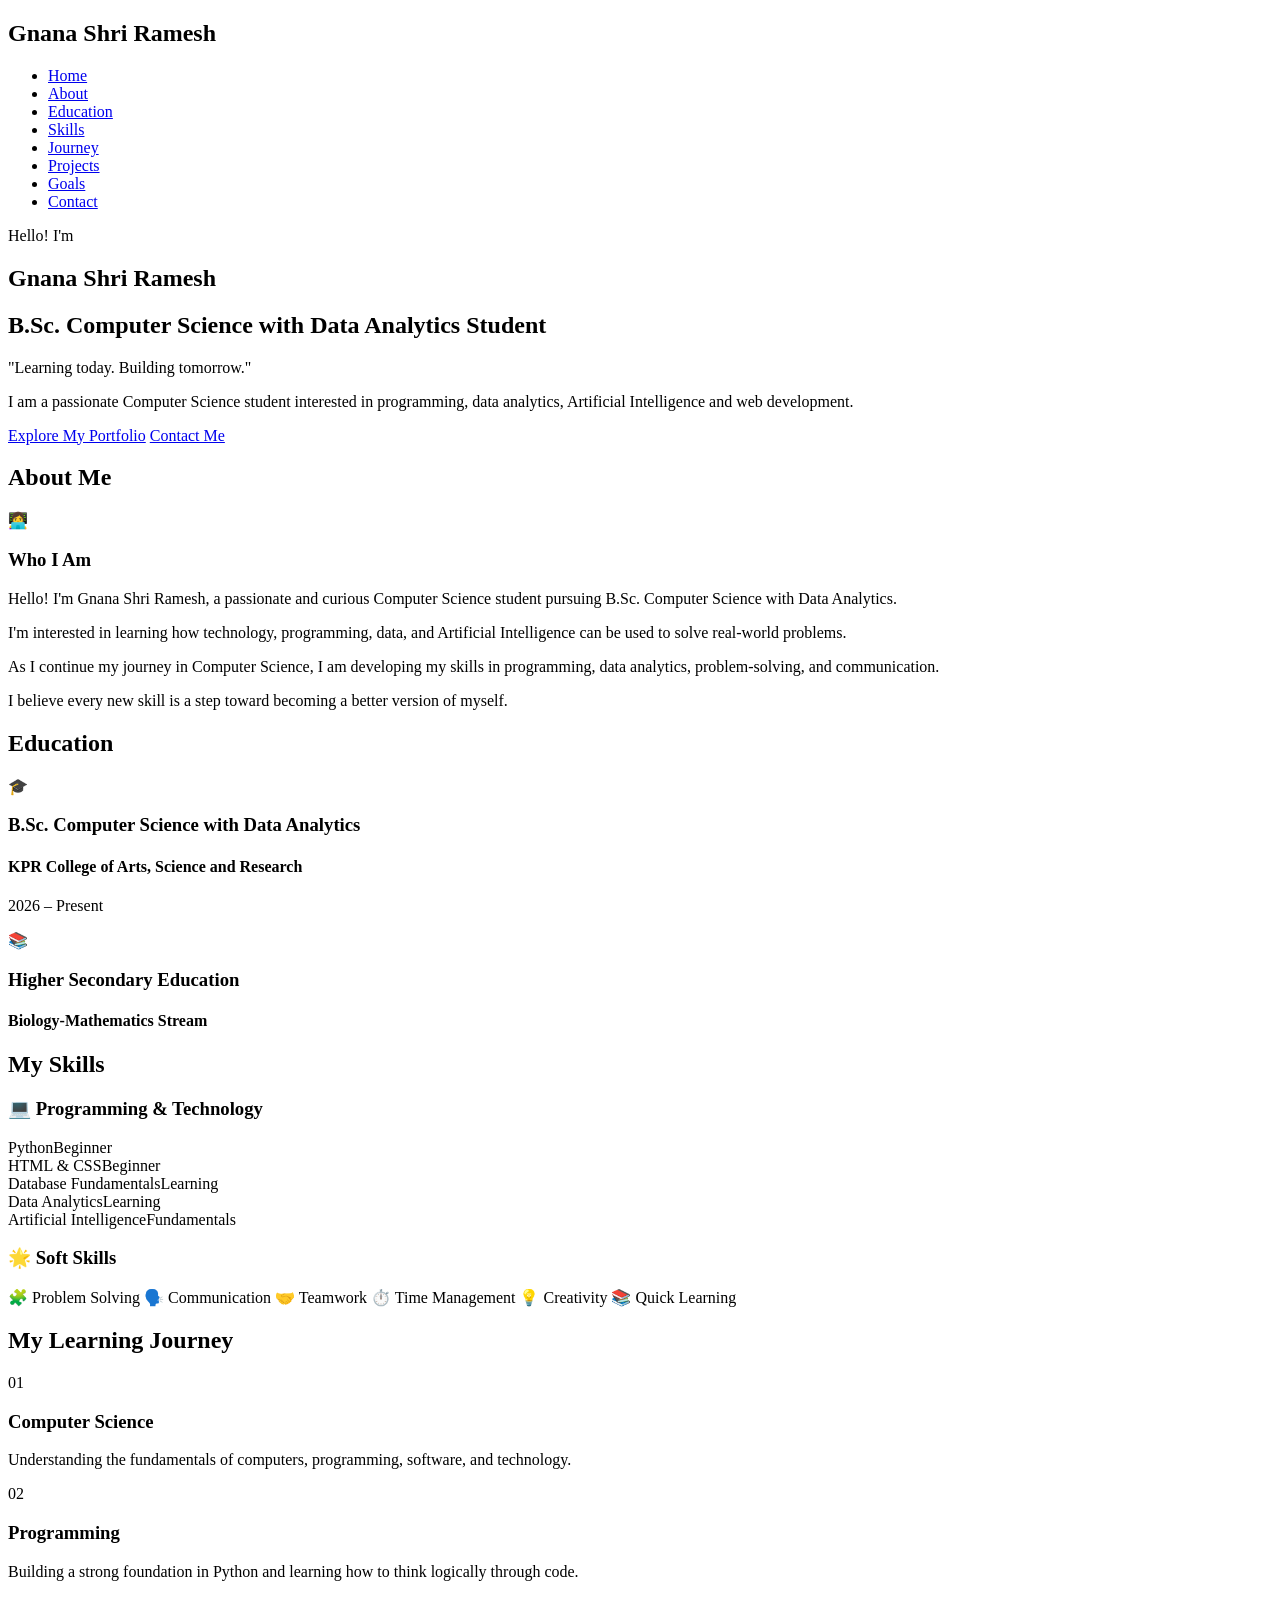
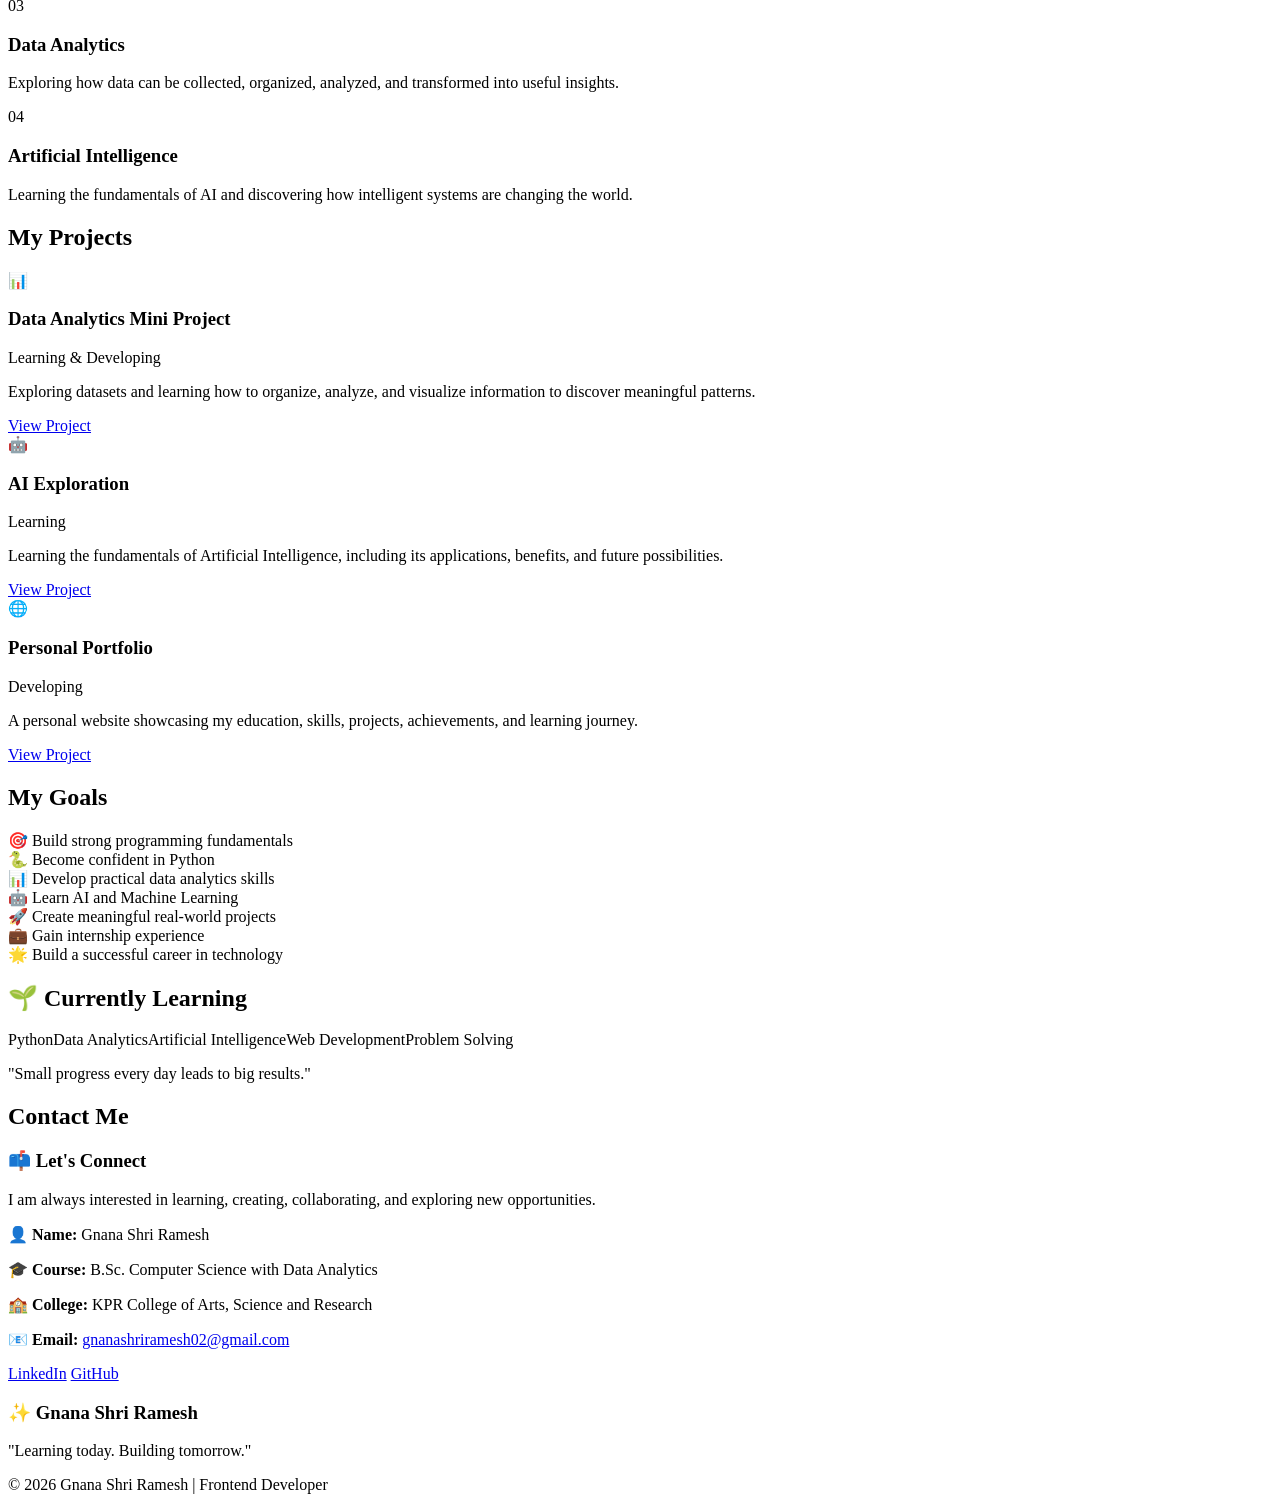
==== index.html @ 207f5214 "Add initial HTML structure for personal portfolio" ====
<!DOCTYPE html>
<html lang="en">
<head>
    <meta charset="UTF-8">
    <meta name="viewport" content="width=device-width, initial-scale=1.0">
    <title>Gnana Shri Ramesh | Frontend Developer</title>
    <link rel="stylesheet" href="gnanashri.css">
</head>
<body>
    <header>
        <nav class="navbar">
            <h2 class="logo">Gnana Shri Ramesh</h2>
            <ul class="nav-links">
                <li><a href="#home">Home</a></li>
                <li><a href="#about">About</a></li>
                <li><a href="#education">Education</a></li>
                <li><a href="#skills">Skills</a></li>
                <li><a href="#journey">Journey</a></li>
                <li><a href="#projects">Projects</a></li>
                <li><a href="#goals">Goals</a></li>
                <li><a href="#contact">Contact</a></li>
            </ul>
        </nav>
    </header>
    <section id="home" class="home">
        <div class="home-content">
            <p class="small-text">Hello! I'm</p>
            <h1>Gnana Shri Ramesh</h1>
            <h2>B.Sc. Computer Science with Data Analytics Student</h2>
            <p class="tagline">"Learning today. Building tomorrow."</p>
            <p class="intro">I am a passionate Computer Science student interested in programming, data analytics, Artificial Intelligence and web development.</p>
            <div class="home-buttons">
                <a href="#about" class="btn">Explore My Portfolio</a>
                <a href="#contact" class="btn btn-outline">Contact Me</a>
            </div>
        </div>
    </section>
    <section id="about" class="section">
        <h2 class="section-title">About Me</h2>
        <div class="about-container">
            <div class="about-card">
                <div class="profile-icon">👩‍💻</div>
                <h3>Who I Am</h3>
                <p>Hello! I'm Gnana Shri Ramesh, a passionate and curious Computer Science student pursuing B.Sc. Computer Science with Data Analytics.</p>
                <p>I'm interested in learning how technology, programming, data, and Artificial Intelligence can be used to solve real-world problems.</p>
                <p>As I continue my journey in Computer Science, I am developing my skills in programming, data analytics, problem-solving, and communication.</p>
                <p>I believe every new skill is a step toward becoming a better version of myself.</p>
            </div>
        </div>
    </section>
    <section id="education" class="section">
        <h2 class="section-title">Education</h2>
        <div class="education-container">
            <div class="education-card">
                <span class="education-icon">🎓</span>
                <h3>B.Sc. Computer Science with Data Analytics</h3>
                <h4>KPR College of Arts, Science and Research</h4>
                <p class="date">2026 – Present</p>
            </div>
            <div class="education-card">
                <span class="education-icon">📚</span>
                <h3>Higher Secondary Education</h3>
                <h4>Biology-Mathematics Stream</h4>
            </div>
        </div>
    </section>
    <section id="skills" class="section">
        <h2 class="section-title">My Skills</h2>
        <div class="skills-container">
            <div class="skills-card">
                <h3>💻 Programming & Technology</h3>
                <div class="skill"><div class="skill-name"><span>Python</span><span>Beginner</span></div><div class="progress"><div class="progress-bar python"></div></div></div>
                <div class="skill"><div class="skill-name"><span>HTML & CSS</span><span>Beginner</span></div><div class="progress"><div class="progress-bar html"></div></div></div>
                <div class="skill"><div class="skill-name"><span>Database Fundamentals</span><span>Learning</span></div><div class="progress"><div class="progress-bar database"></div></div></div>
                <div class="skill"><div class="skill-name"><span>Data Analytics</span><span>Learning</span></div><div class="progress"><div class="progress-bar analytics"></div></div></div>
                <div class="skill"><div class="skill-name"><span>Artificial Intelligence</span><span>Fundamentals</span></div><div class="progress"><div class="progress-bar ai"></div></div></div>
            </div>
            <div class="skills-card">
                <h3>🌟 Soft Skills</h3>
                <div class="soft-skills">
                    <span>🧩 Problem Solving</span>
                    <span>🗣️ Communication</span>
                    <span>🤝 Teamwork</span>
                    <span>⏱️ Time Management</span>
                    <span>💡 Creativity</span>
                    <span>📚 Quick Learning</span>
                </div>
            </div>
        </div>
    </section>
    <section id="journey" class="section">
        <h2 class="section-title">My Learning Journey</h2>
        <div class="journey-container">
            <div class="journey-card"><span>01</span><h3>Computer Science</h3><p>Understanding the fundamentals of computers, programming, software, and technology.</p></div>
            <div class="journey-card"><span>02</span><h3>Programming</h3><p>Building a strong foundation in Python and learning how to think logically through code.</p></div>
            <div class="journey-card"><span>03</span><h3>Data Analytics</h3><p>Exploring how data can be collected, organized, analyzed, and transformed into useful insights.</p></div>
            <div class="journey-card"><span>04</span><h3>Artificial Intelligence</h3><p>Learning the fundamentals of AI and discovering how intelligent systems are changing the world.</p></div>
        </div>
    </section>
    <section id="projects" class="section">
        <h2 class="section-title">My Projects</h2>
        <div class="projects-container">
            <div class="project-card"><div class="project-icon">📊</div><h3>Data Analytics Mini Project</h3><span class="status">Learning & Developing</span><p>Exploring datasets and learning how to organize, analyze, and visualize information to discover meaningful patterns.</p><a href="#" class="project-btn">View Project</a></div>
            <div class="project-card"><div class="project-icon">🤖</div><h3>AI Exploration</h3><span class="status">Learning</span><p>Learning the fundamentals of Artificial Intelligence, including its applications, benefits, and future possibilities.</p><a href="#" class="project-btn">View Project</a></div>
            <div class="project-card"><div class="project-icon">🌐</div><h3>Personal Portfolio</h3><span class="status">Developing</span><p>A personal website showcasing my education, skills, projects, achievements, and learning journey.</p><a href="#" class="project-btn">View Project</a></div>
        </div>
    </section>
    <section id="goals" class="section">
        <h2 class="section-title">My Goals</h2>
        <div class="goals-container">
            <div class="goal">🎯 Build strong programming fundamentals</div>
            <div class="goal">🐍 Become confident in Python</div>
            <div class="goal">📊 Develop practical data analytics skills</div>
            <div class="goal">🤖 Learn AI and Machine Learning</div>
            <div class="goal">🚀 Create meaningful real-world projects</div>
            <div class="goal">💼 Gain internship experience</div>
            <div class="goal">🌟 Build a successful career in technology</div>
        </div>
    </section>
    <section class="learning">
        <h2>🌱 Currently Learning</h2>
        <div class="learning-list">
            <span>Python</span><span>Data Analytics</span><span>Artificial Intelligence</span><span>Web Development</span><span>Problem Solving</span>
        </div>
        <p class="quote">"Small progress every day leads to big results."</p>
    </section>
    <section id="contact" class="section">
        <h2 class="section-title">Contact Me</h2>
        <div class="contact-container">
            <div class="contact-card">
                <h3>📫 Let's Connect</h3>
                <p>I am always interested in learning, creating, collaborating, and exploring new opportunities.</p>
                <div class="contact-info">
                    <p><strong>👤 Name:</strong> Gnana Shri Ramesh</p>
                    <p><strong>🎓 Course:</strong> B.Sc. Computer Science with Data Analytics</p>
                    <p><strong>🏫 College:</strong> KPR College of Arts, Science and Research</p>
                    <p><strong>📧 Email:</strong> <a href="mailto:gnanashriramesh02@gmail.com">gnanashriramesh02@gmail.com</a></p>
                </div>
                <div class="social-links">
                    <a href="#" target="_blank">LinkedIn</a>
                    <a href="#" target="_blank">GitHub</a>
                </div>
            </div>
        </div>
    </section>
    <footer>
        <h3>✨ Gnana Shri Ramesh</h3>
        <p>"Learning today. Building tomorrow."</p>
        <p>© 2026 Gnana Shri Ramesh | Frontend Developer</p>
    </footer>
</body>
</html>
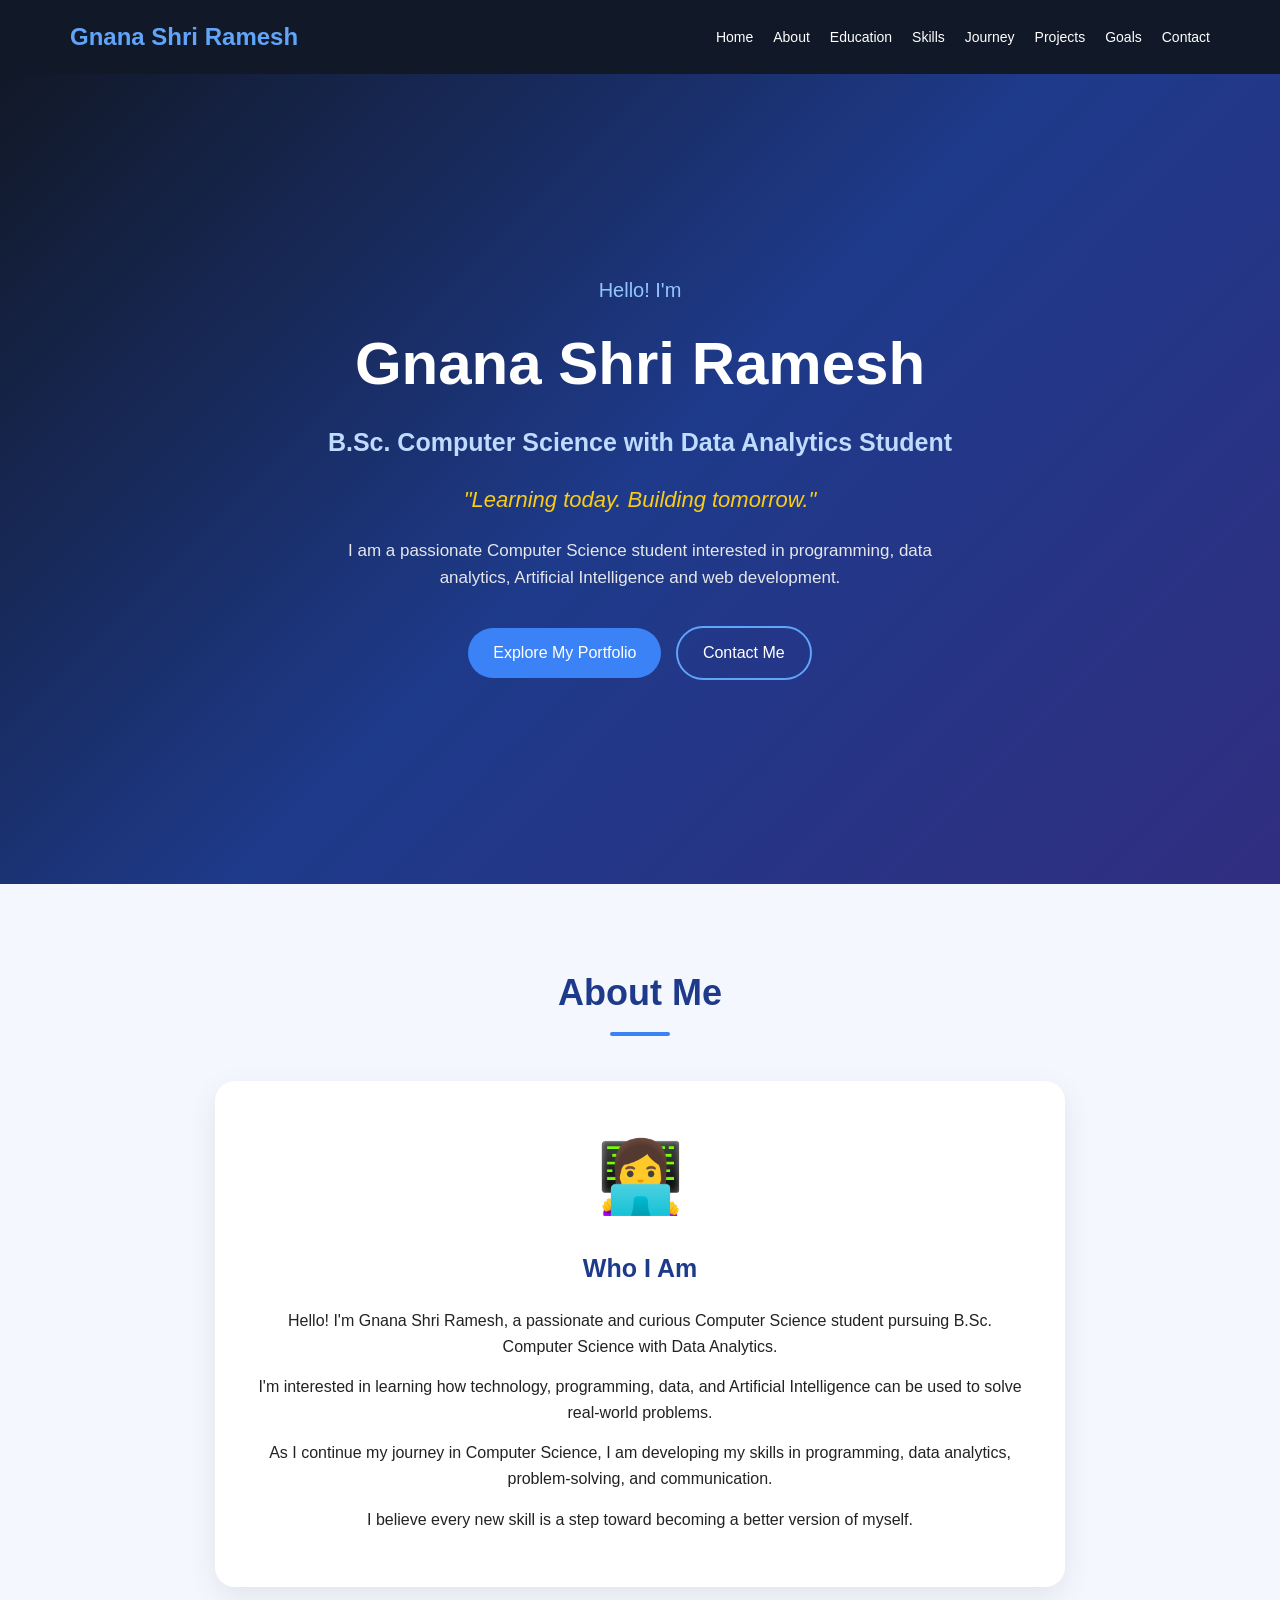
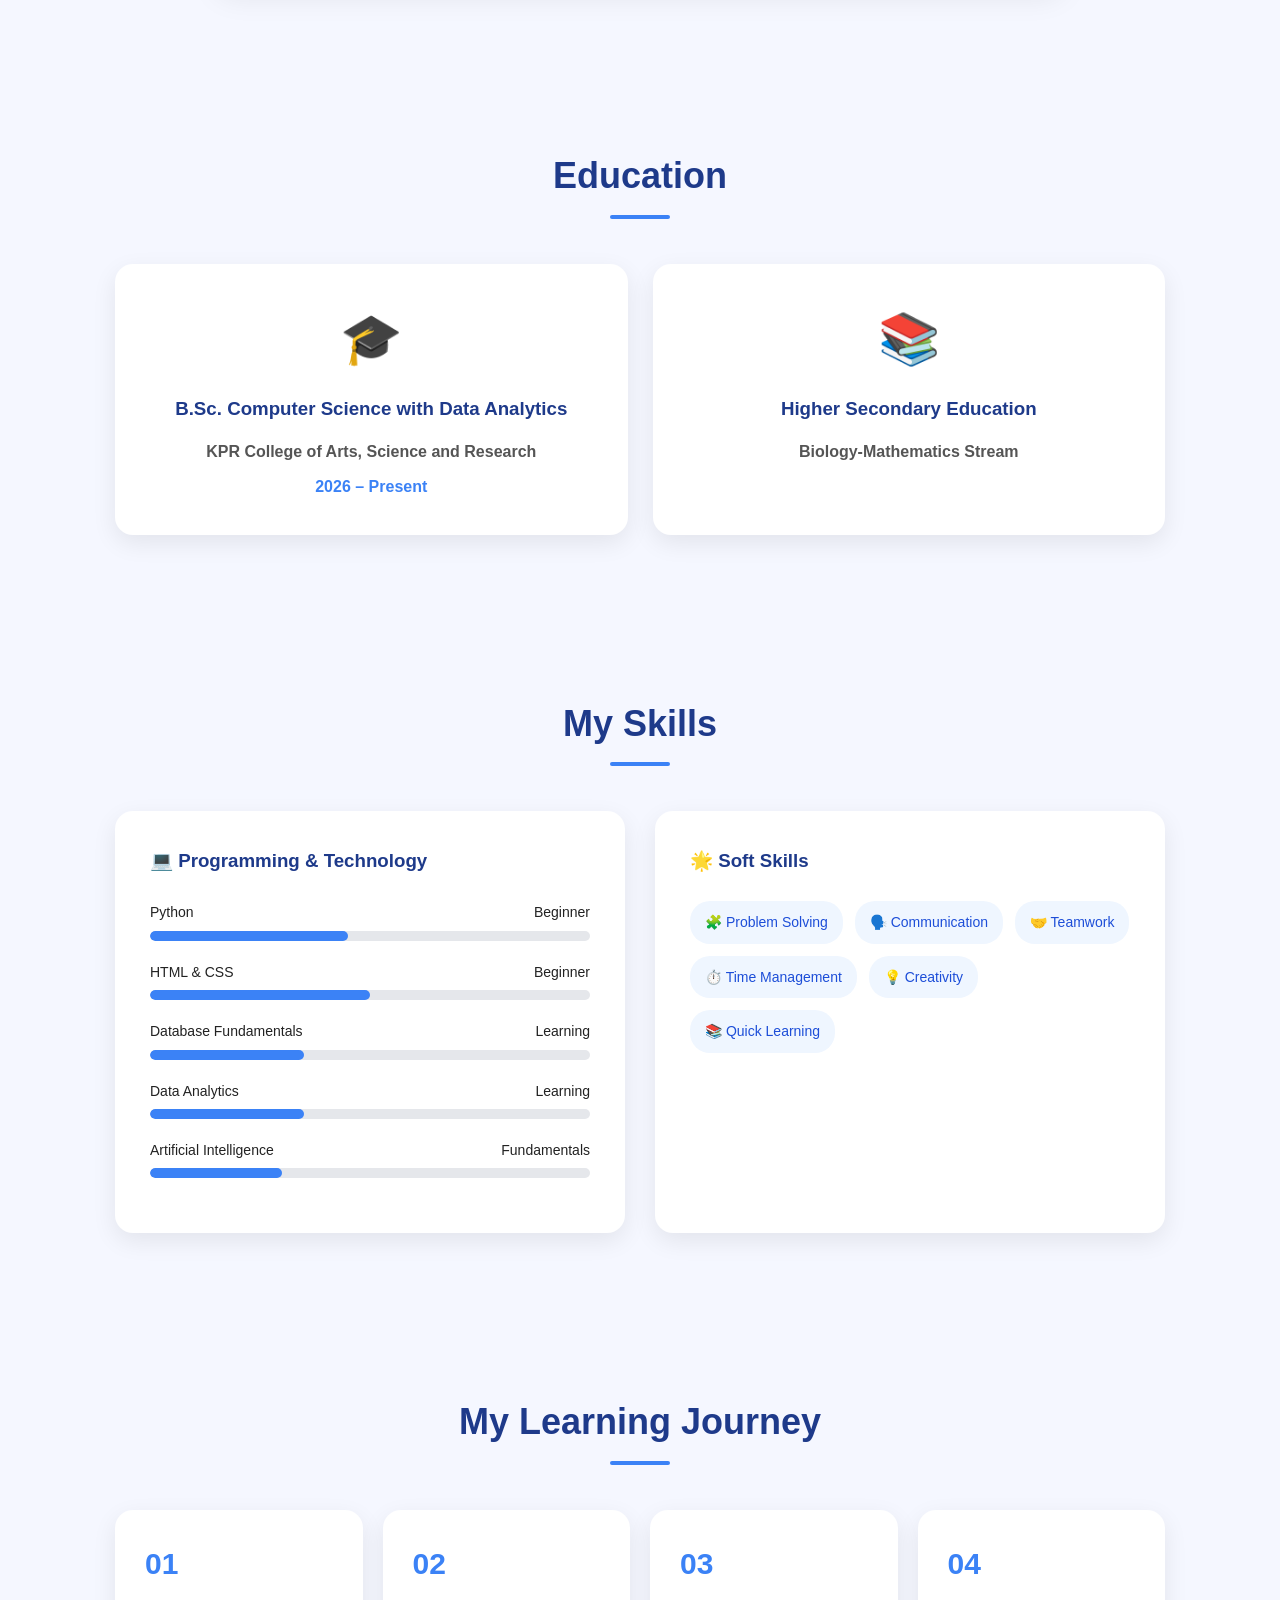
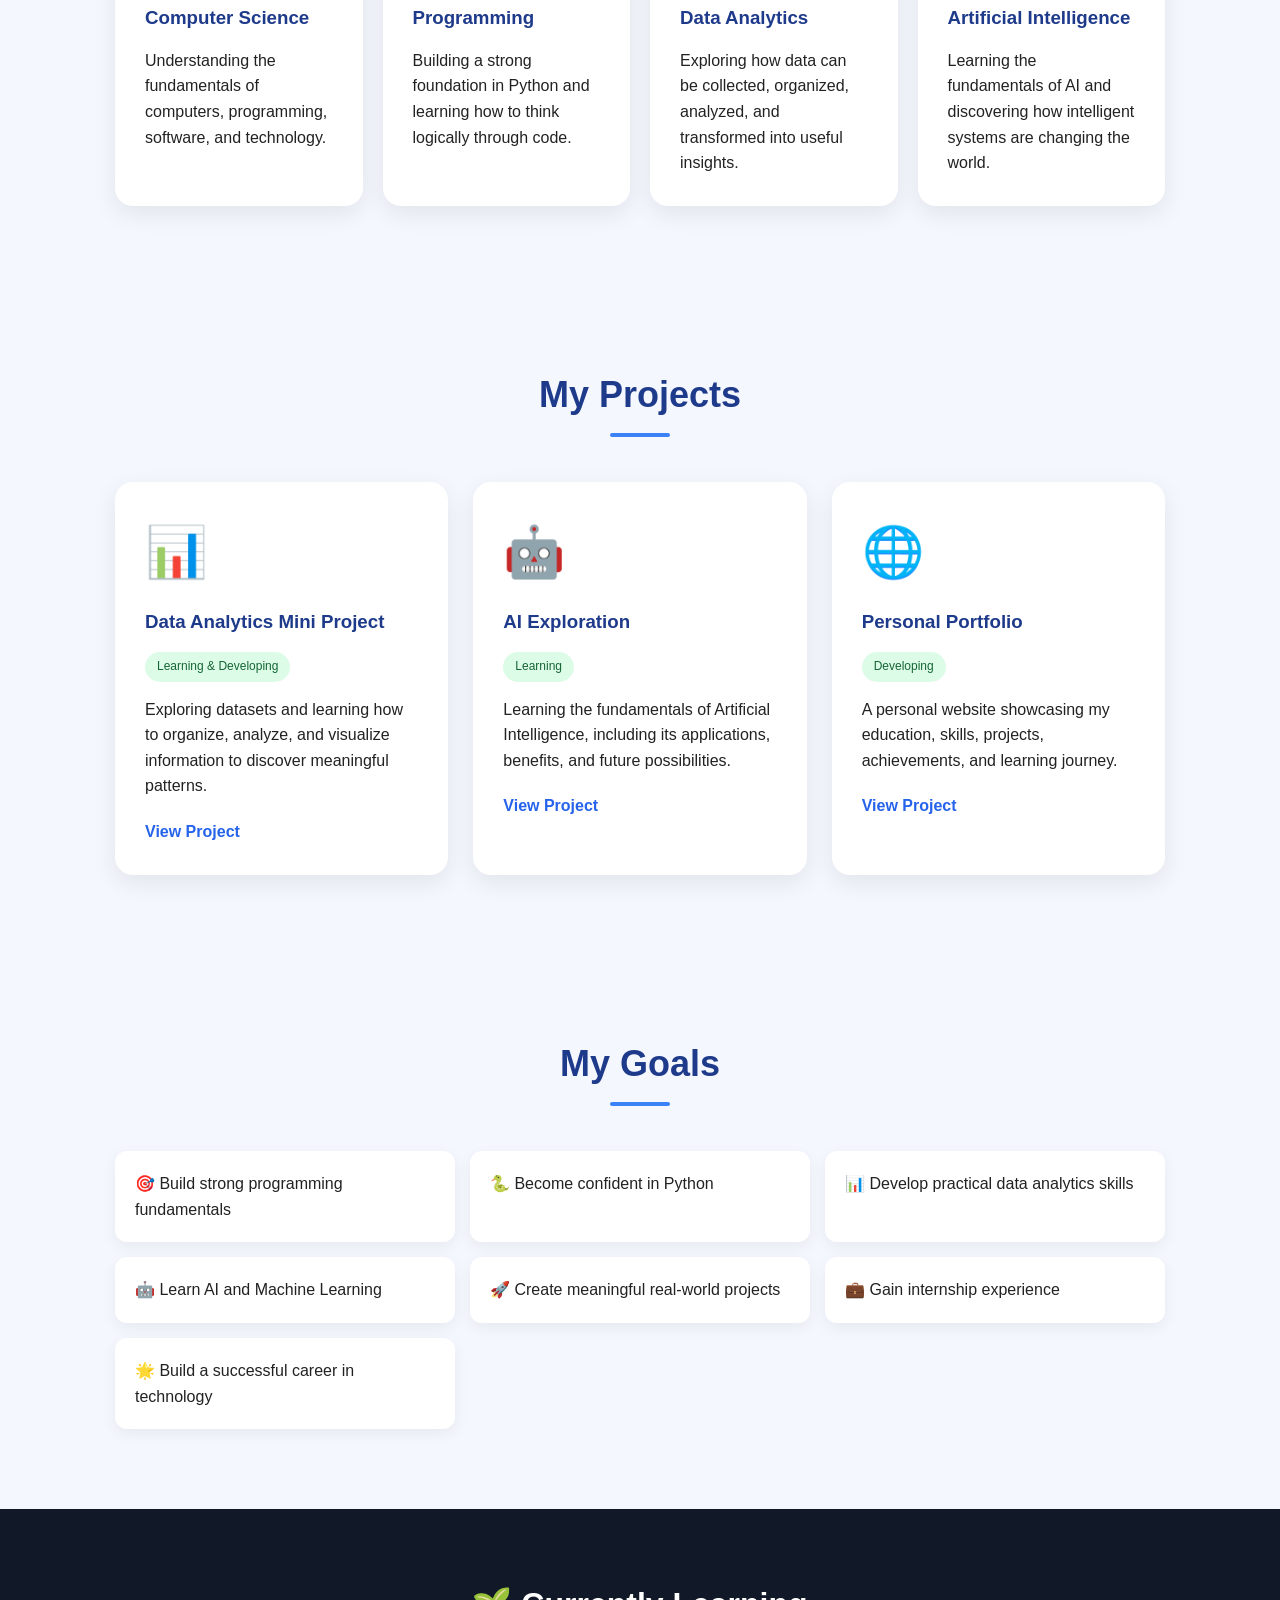
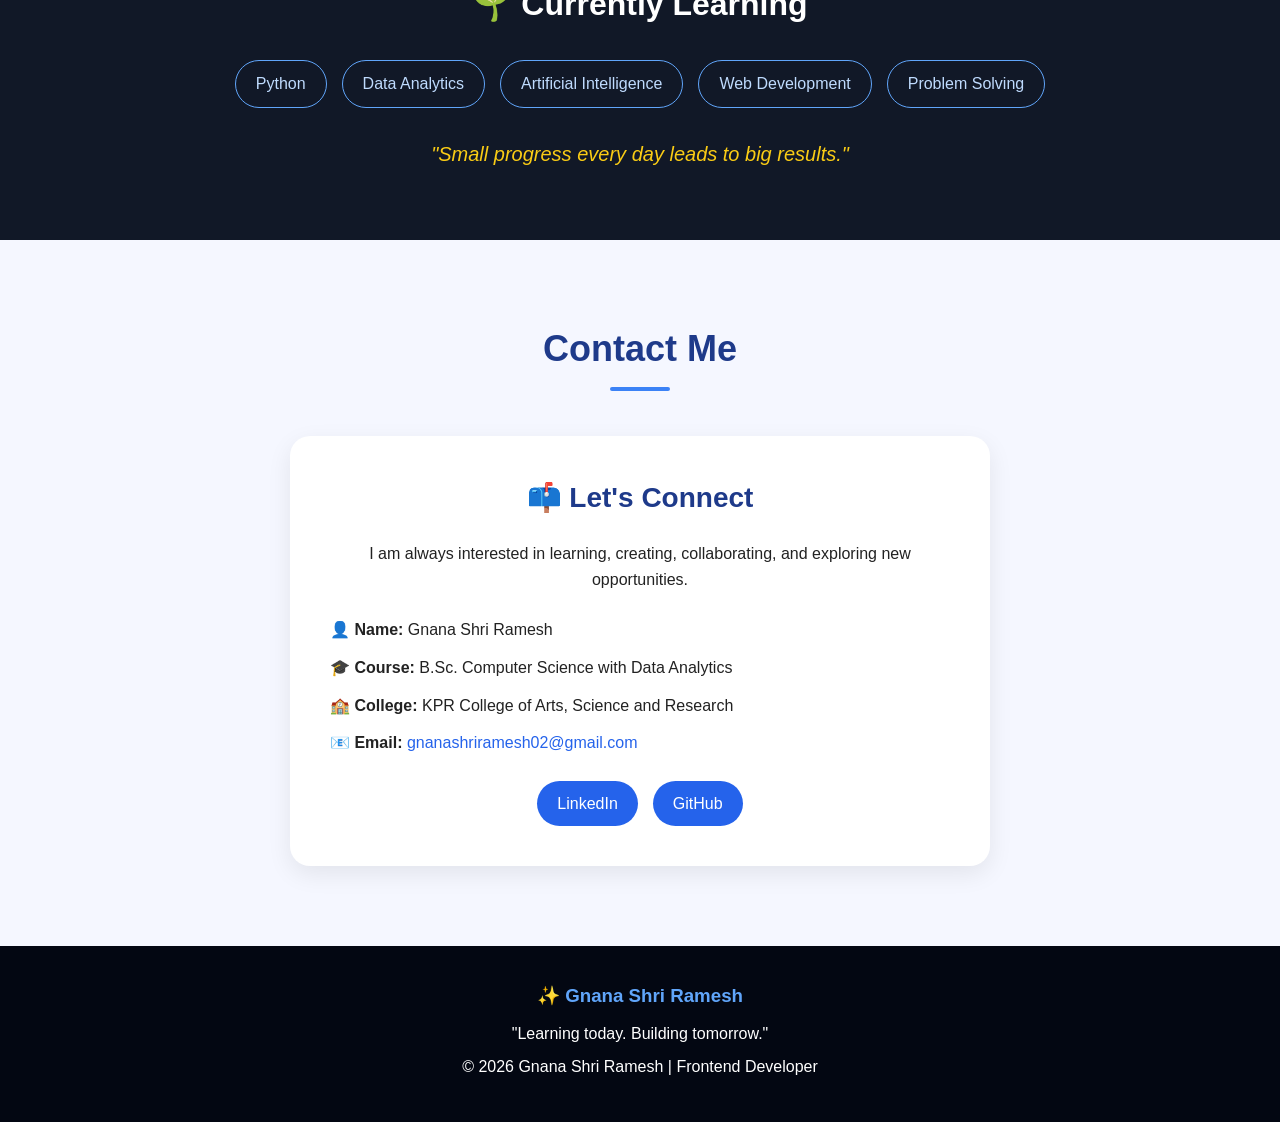
==== commit 4f6e4137: "Added login page" ====
--- a/index.html
+++ b/index.html
@@ -100,7 +100,7 @@
     <section id="projects" class="section">
         <h2 class="section-title">My Projects</h2>
         <div class="projects-container">
-            <div class="project-card"><div class="project-icon">📊</div><h3>Data Analytics Mini Project</h3><span class="status">Learning & Developing</span><p>Exploring datasets and learning how to organize, analyze, and visualize information to discover meaningful patterns.</p><a href="#" class="project-btn">View Project</a></div>
+            <div class="project-card"><div class="project-icon">📊</div><h3>Data Analytics Mini Project</h3><span class="status">Learning & Developing</span><p>Exploring datasets and learning how to organize, analyze, and visualize information to discover meaningful patterns.</p><a href="https://gnana-02.github.io/login-/" class="project-btn" target="_blank" rel="noopener noreferrer">View Project</a></div>
             <div class="project-card"><div class="project-icon">🤖</div><h3>AI Exploration</h3><span class="status">Learning</span><p>Learning the fundamentals of Artificial Intelligence, including its applications, benefits, and future possibilities.</p><a href="#" class="project-btn">View Project</a></div>
             <div class="project-card"><div class="project-icon">🌐</div><h3>Personal Portfolio</h3><span class="status">Developing</span><p>A personal website showcasing my education, skills, projects, achievements, and learning journey.</p><a href="#" class="project-btn">View Project</a></div>
         </div>
--- a/gnanashri.css
+++ b/gnanashri.css
@@ -0,0 +1 @@
+*{margin:0;padding:0;box-sizing:border-box;scroll-behavior:smooth}body{font-family:Arial,Helvetica,sans-serif;background:#f5f7ff;color:#222;line-height:1.6}header{background:#111827;position:sticky;top:0;z-index:1000}.navbar{max-width:1200px;margin:auto;padding:18px 30px;display:flex;justify-content:space-between;align-items:center}.logo{color:#60a5fa;font-size:24px}.nav-links{display:flex;list-style:none;gap:20px}.nav-links a{color:#fff;text-decoration:none;font-size:14px;transition:.3s}.nav-links a:hover{color:#60a5fa}.home{min-height:90vh;display:flex;justify-content:center;align-items:center;text-align:center;padding:60px 20px;background:linear-gradient(135deg,#111827,#1e3a8a,#312e81);color:#fff}.home-content{max-width:800px}.small-text{color:#93c5fd;font-size:20px}.home h1{font-size:60px;margin:10px 0}.home h2{color:#bfdbfe;font-size:25px}.tagline{margin:20px 0;font-size:22px;color:#facc15;font-style:italic}.intro{max-width:650px;margin:auto;font-size:17px;color:#e5e7eb}.home-buttons{margin-top:30px}.btn{display:inline-block;padding:12px 25px;margin:5px;background:#3b82f6;color:#fff;text-decoration:none;border-radius:30px;transition:.3s}.btn:hover{background:#2563eb;transform:translateY(-3px)}.btn-outline{background:transparent;border:2px solid #60a5fa}.section{max-width:1100px;margin:auto;padding:80px 25px}.section-title{text-align:center;font-size:36px;margin-bottom:45px;color:#1e3a8a}.section-title::after{content:"";display:block;width:60px;height:4px;background:#3b82f6;margin:10px auto;border-radius:10px}.about-container{display:flex;justify-content:center}.about-card{max-width:850px;background:#fff;padding:40px;border-radius:20px;box-shadow:0 10px 30px rgba(0,0,0,.08);text-align:center}.profile-icon{font-size:70px;margin-bottom:15px}.about-card h3{font-size:25px;color:#1e3a8a;margin-bottom:20px}.about-card p{margin-bottom:15px}.education-container,.skills-container,.journey-container,.projects-container,.goals-container{display:grid;gap:25px}.education-container{grid-template-columns:repeat(auto-fit,minmax(300px,1fr))}.education-card,.skills-card,.journey-card,.project-card,.goal,.contact-card{background:#fff;padding:35px;border-radius:18px;box-shadow:0 8px 25px rgba(0,0,0,.08);transition:.3s}.education-card{text-align:center}.education-card:hover,.journey-card:hover{transform:translateY(-8px)}.education-icon{font-size:50px}.education-card h3,.journey-card h3,.project-card h3{margin:15px 0;color:#1e3a8a}.education-card h4{color:#555}.date{margin-top:10px;color:#3b82f6;font-weight:bold}.skills-container{grid-template-columns:repeat(auto-fit,minmax(320px,1fr));gap:30px}.skills-card h3{color:#1e3a8a;margin-bottom:25px}.skill{margin-bottom:20px}.skill-name{display:flex;justify-content:space-between;font-size:14px;margin-bottom:7px}.progress{height:10px;background:#e5e7eb;border-radius:10px;overflow:hidden}.progress-bar{height:100%;border-radius:10px;background:#3b82f6}.python{width:45%}.html{width:50%}.database,.analytics{width:35%}.ai{width:30%}.soft-skills{display:flex;flex-wrap:wrap;gap:12px}.soft-skills span{background:#eff6ff;color:#1d4ed8;padding:10px 15px;border-radius:20px;font-size:14px}.journey-container{grid-template-columns:repeat(auto-fit,minmax(220px,1fr));gap:20px}.journey-card{padding:30px}.journey-card span{font-size:30px;font-weight:bold;color:#3b82f6}.projects-container{grid-template-columns:repeat(auto-fit,minmax(280px,1fr))}.project-card{padding:30px}.project-card:hover{transform:translateY(-10px)}.project-icon{font-size:50px}.status{display:inline-block;background:#dcfce7;color:#166534;padding:5px 12px;border-radius:15px;font-size:12px;margin-bottom:15px}.project-card p{margin-bottom:20px}.project-btn{text-decoration:none;color:#2563eb;font-weight:bold}.goals-container{grid-template-columns:repeat(auto-fit,minmax(280px,1fr));gap:15px}.goal{padding:20px;border-radius:12px;box-shadow:0 5px 15px rgba(0,0,0,.06)}.goal:hover{transform:translateX(8px);background:#eff6ff}.learning{padding:70px 20px;text-align:center;background:#111827;color:#fff}.learning h2{font-size:32px;margin-bottom:30px}.learning-list{display:flex;flex-wrap:wrap;justify-content:center;gap:15px}.learning-list span{padding:10px 20px;border:1px solid #60a5fa;border-radius:30px;color:#bfdbfe}.quote{margin-top:30px;color:#facc15;font-size:20px;font-style:italic}.contact-container{display:flex;justify-content:center}.contact-card{width:700px;padding:40px;border-radius:20px;text-align:center}.contact-card h3{color:#1e3a8a;font-size:28px;margin-bottom:20px}.contact-info{text-align:left;margin:25px 0}.contact-info p{margin:12px 0}.contact-info a{color:#2563eb;text-decoration:none}.social-links{display:flex;justify-content:center;gap:15px}.social-links a{background:#2563eb;color:#fff;padding:10px 20px;border-radius:25px;text-decoration:none;transition:.3s}.social-links a:hover{background:#1e40af}footer{text-align:center;background:#030712;color:#fff;padding:35px 20px}footer h3{color:#60a5fa;margin-bottom:10px}footer p{margin:7px}@media(max-width:800px){.navbar{flex-direction:column;gap:15px}.nav-links{flex-wrap:wrap;justify-content:center}.home h1{font-size:40px}.home h2{font-size:20px}.section-title{font-size:30px}}@media(max-width:500px){.nav-links{gap:10px}.nav-links a{font-size:12px}.home{padding:50px 15px}.home h1{font-size:34px}.about-card,.skills-card,.contact-card{padding:25px}}
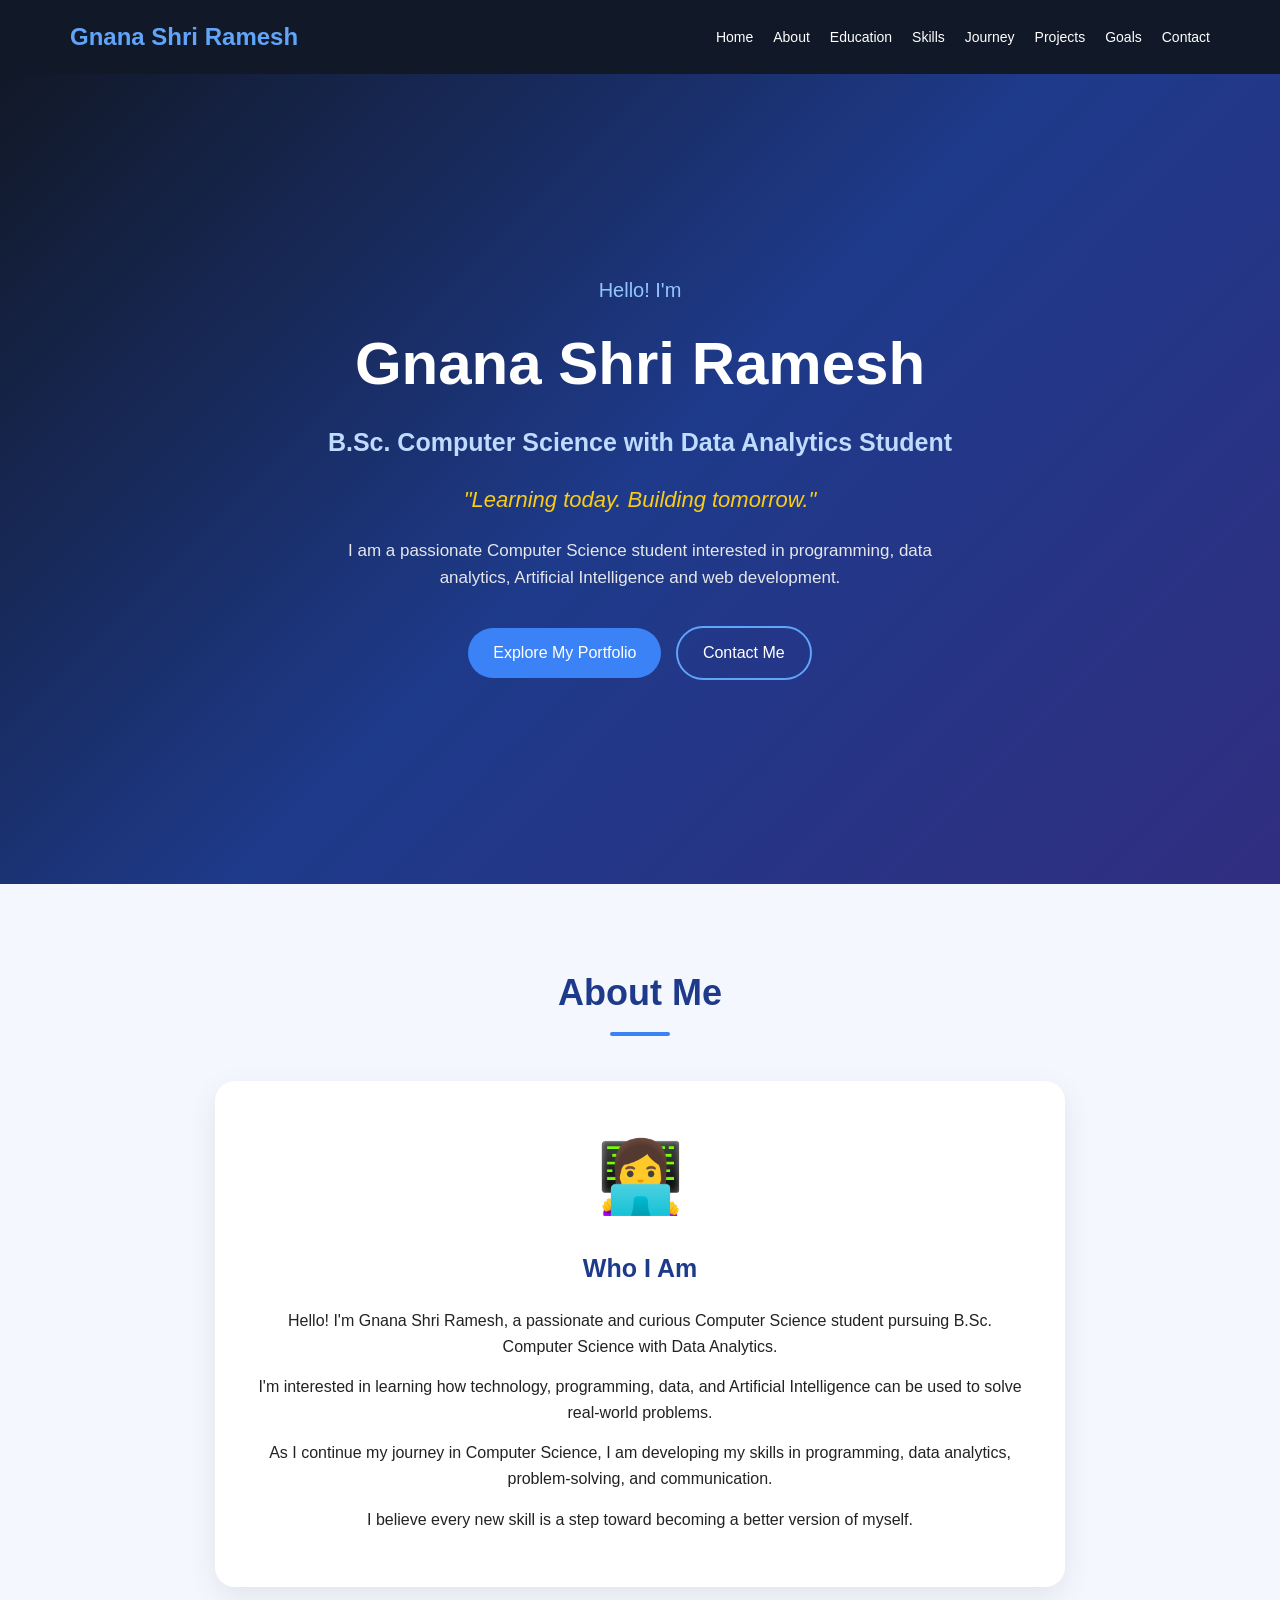
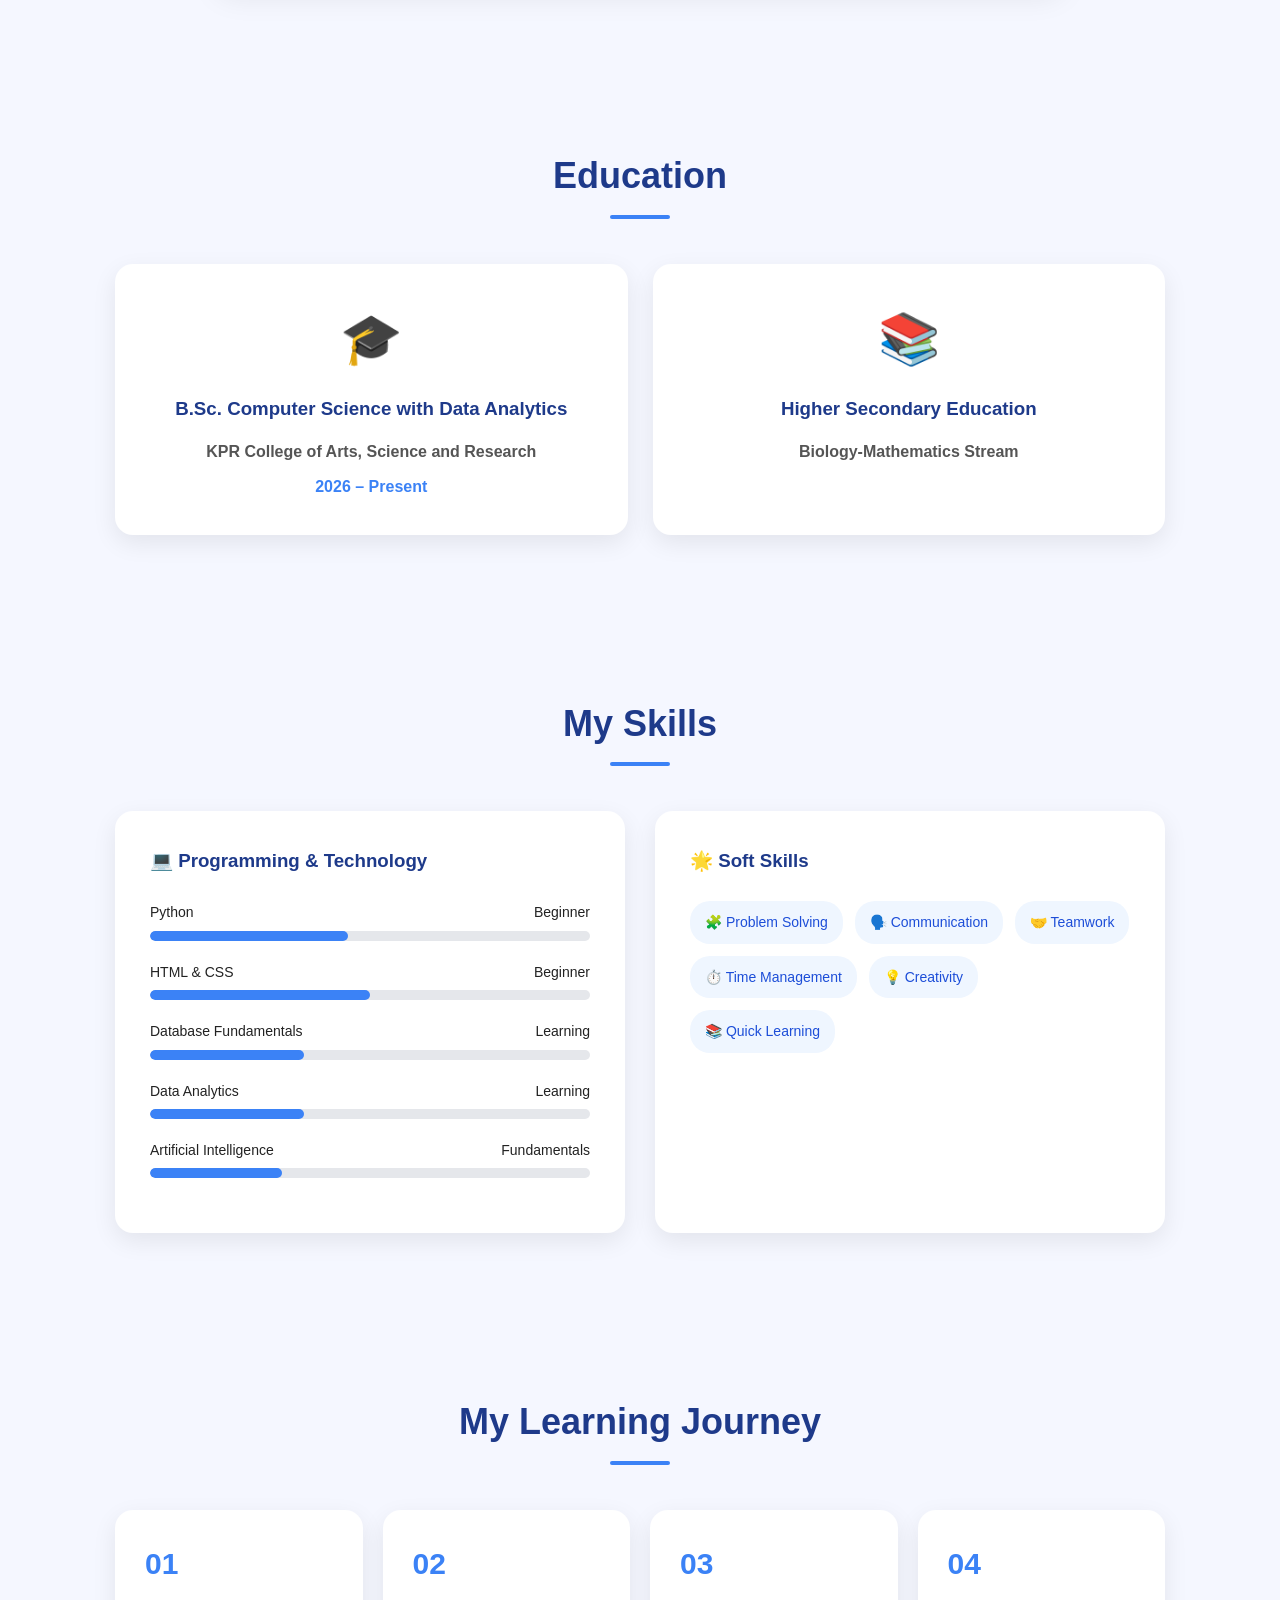
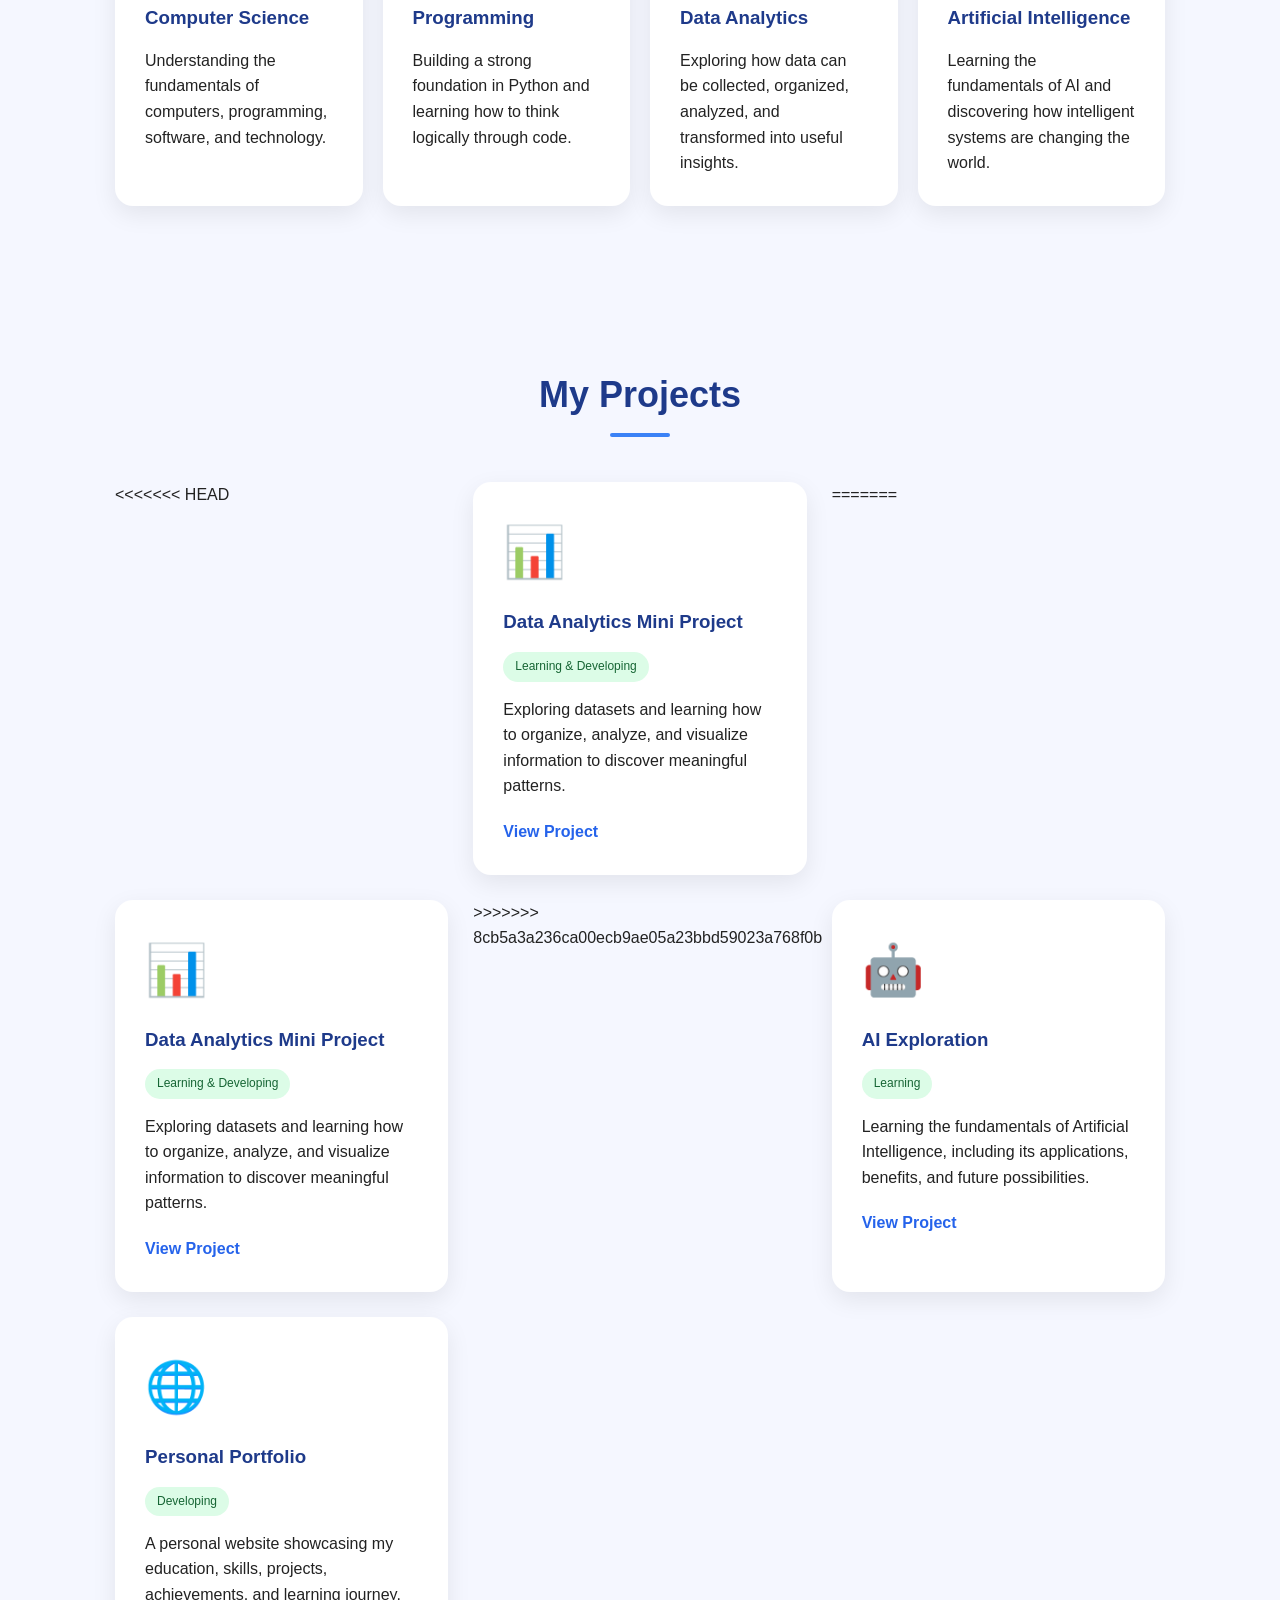
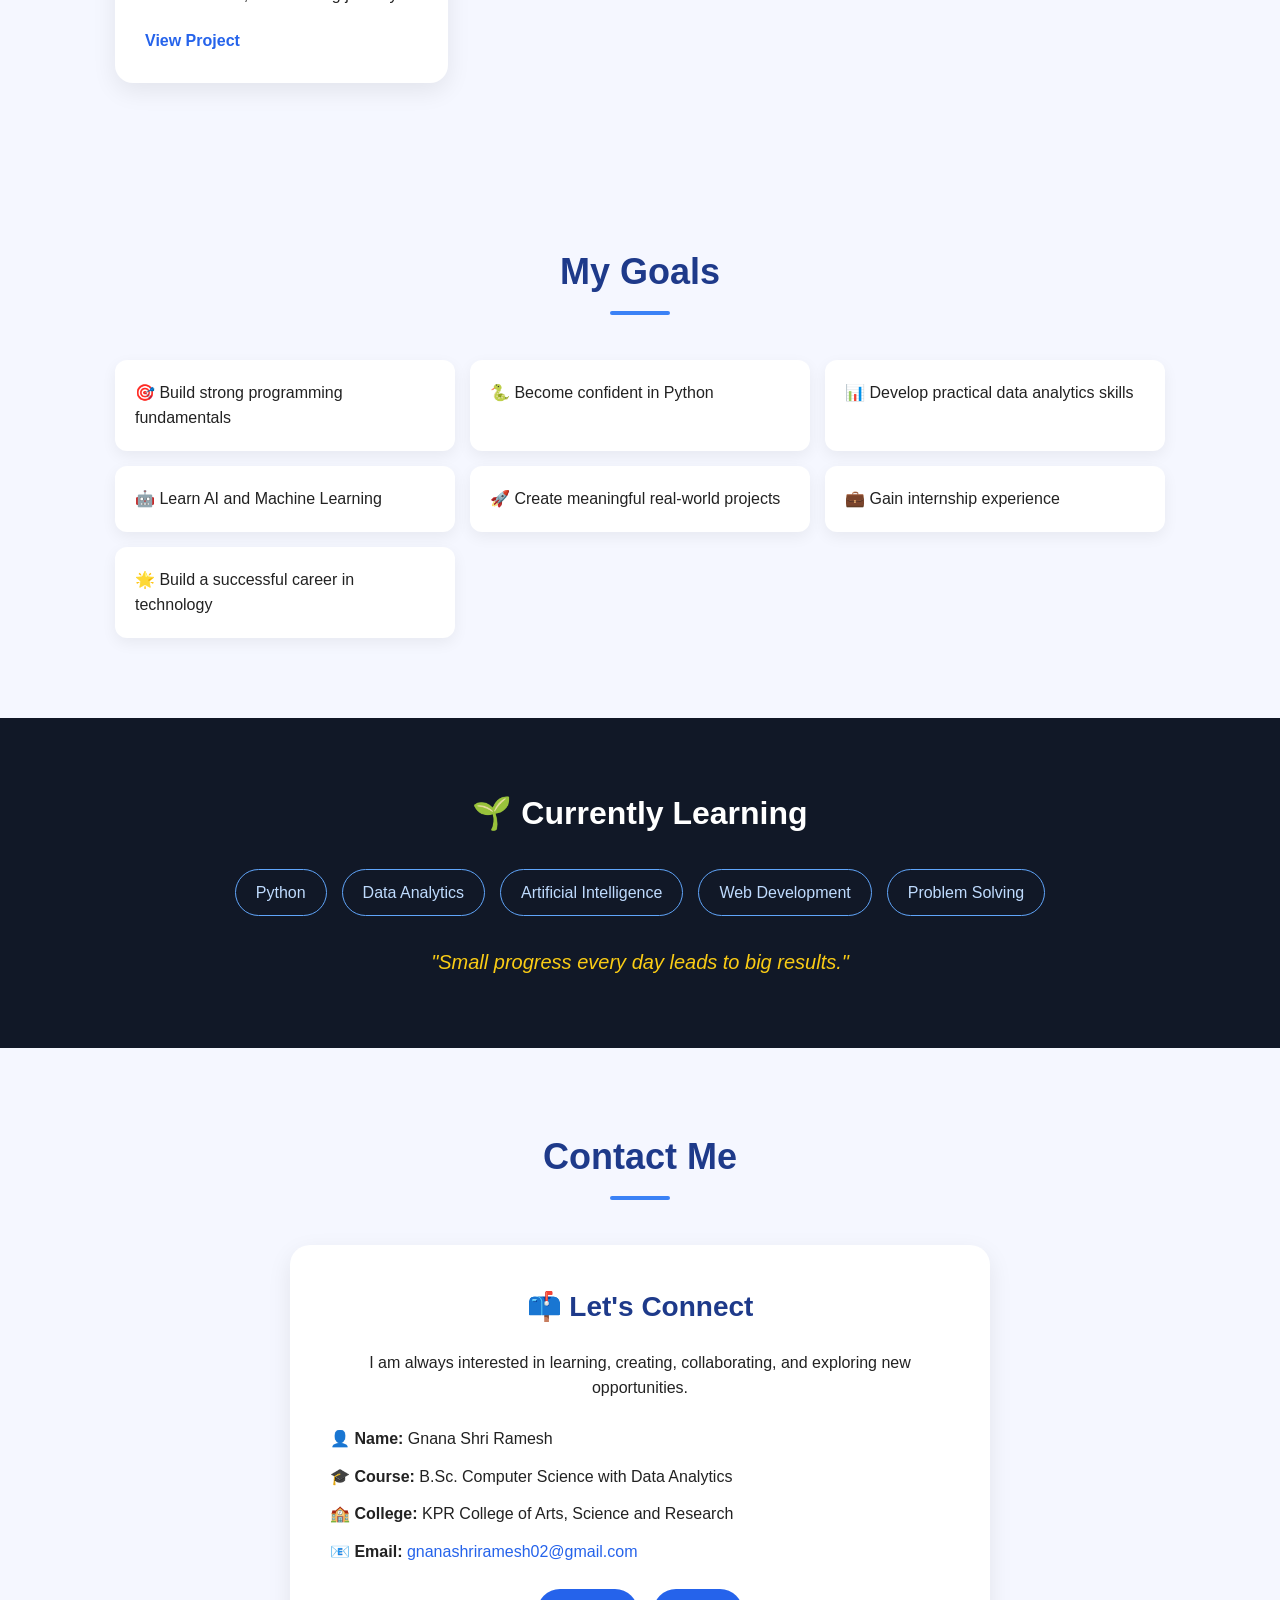
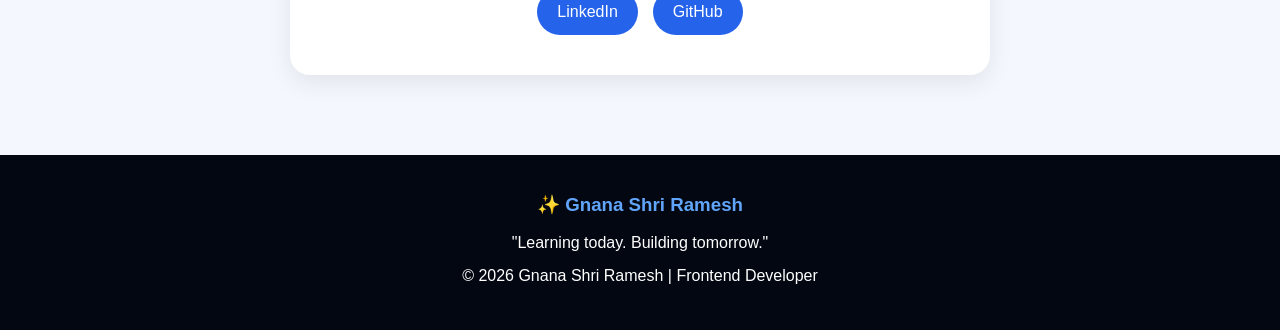
==== commit d67dfe1b: "Merged portfolio and added login page" ====
--- a/index.html
+++ b/index.html
@@ -100,7 +100,11 @@
     <section id="projects" class="section">
         <h2 class="section-title">My Projects</h2>
         <div class="projects-container">
+<<<<<<< HEAD
             <div class="project-card"><div class="project-icon">📊</div><h3>Data Analytics Mini Project</h3><span class="status">Learning & Developing</span><p>Exploring datasets and learning how to organize, analyze, and visualize information to discover meaningful patterns.</p><a href="https://gnana-02.github.io/login-/" class="project-btn" target="_blank" rel="noopener noreferrer">View Project</a></div>
+=======
+            <div class="project-card"><div class="project-icon">📊</div><h3>Data Analytics Mini Project</h3><span class="status">Learning & Developing</span><p>Exploring datasets and learning how to organize, analyze, and visualize information to discover meaningful patterns.</p><a href="#" class="project-btn">View Project</a></div>
+>>>>>>> 8cb5a3a236ca00ecb9ae05a23bbd59023a768f0b
             <div class="project-card"><div class="project-icon">🤖</div><h3>AI Exploration</h3><span class="status">Learning</span><p>Learning the fundamentals of Artificial Intelligence, including its applications, benefits, and future possibilities.</p><a href="#" class="project-btn">View Project</a></div>
             <div class="project-card"><div class="project-icon">🌐</div><h3>Personal Portfolio</h3><span class="status">Developing</span><p>A personal website showcasing my education, skills, projects, achievements, and learning journey.</p><a href="#" class="project-btn">View Project</a></div>
         </div>
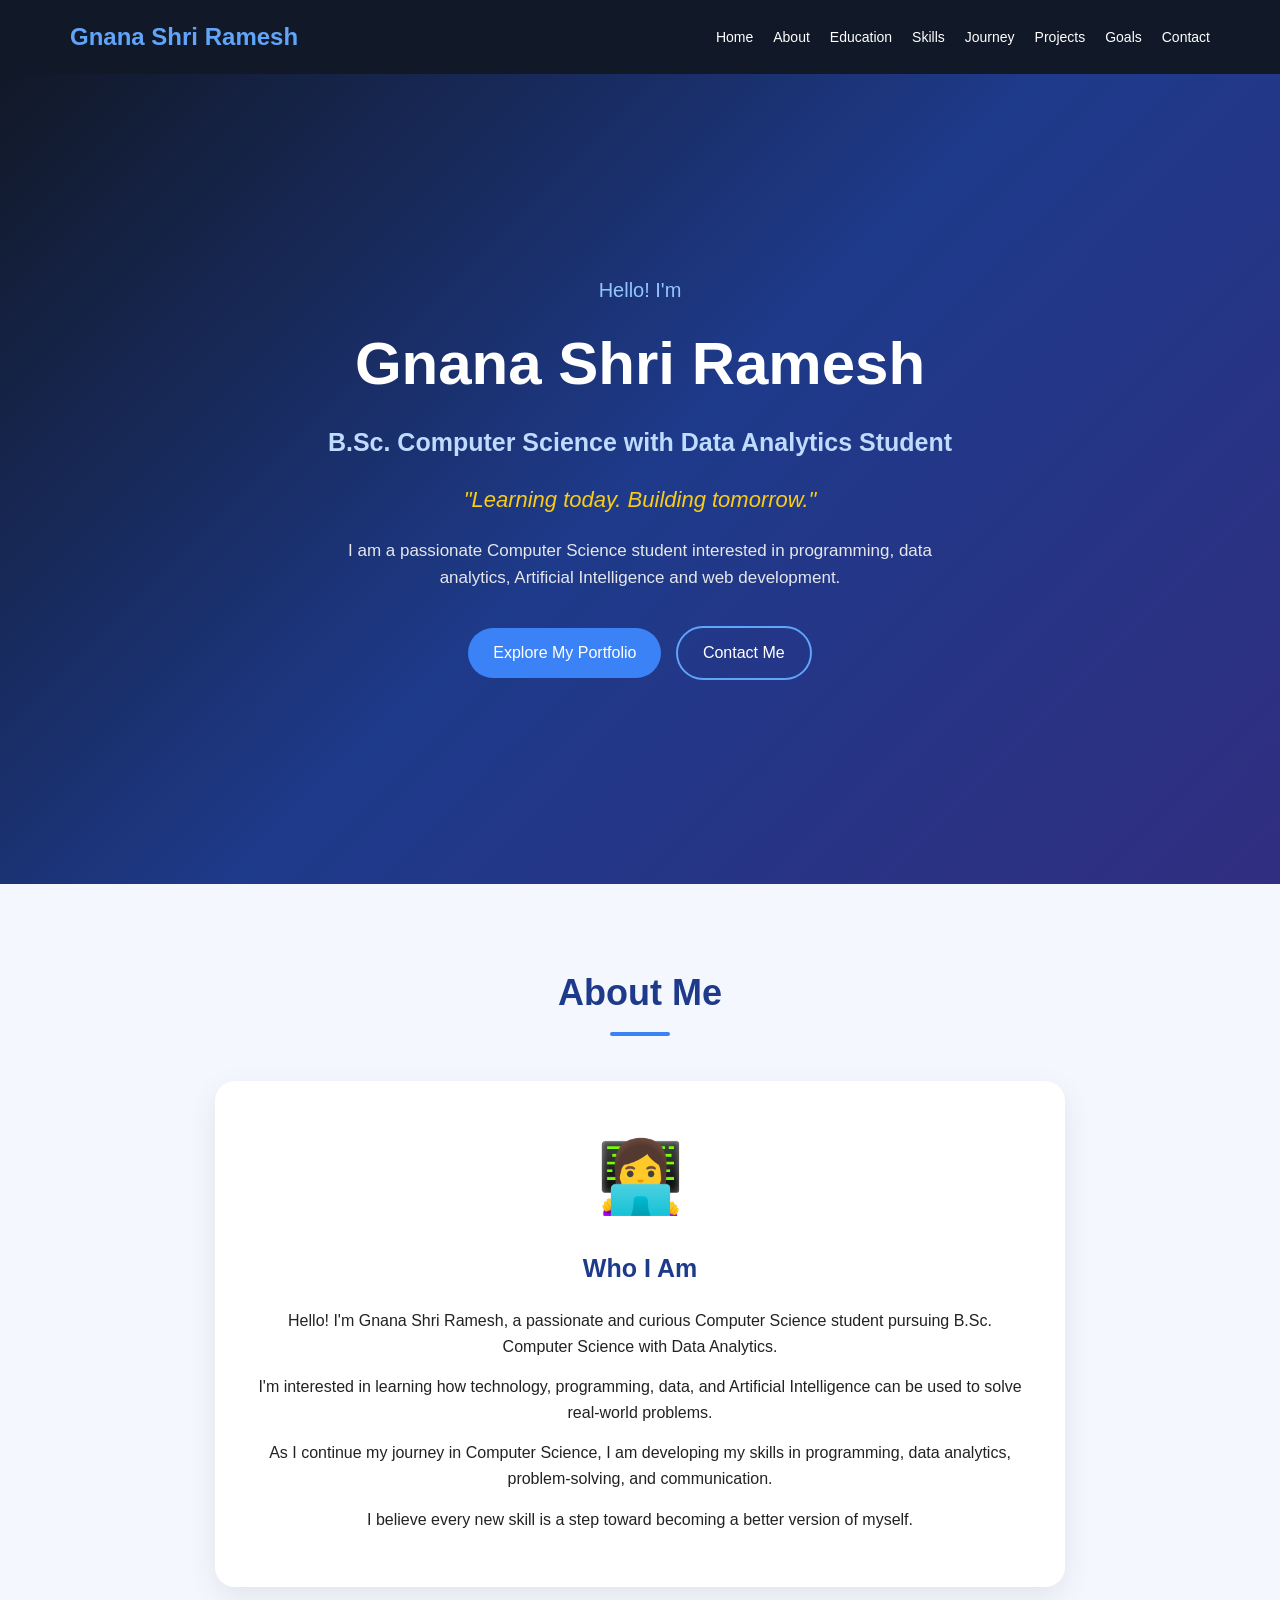
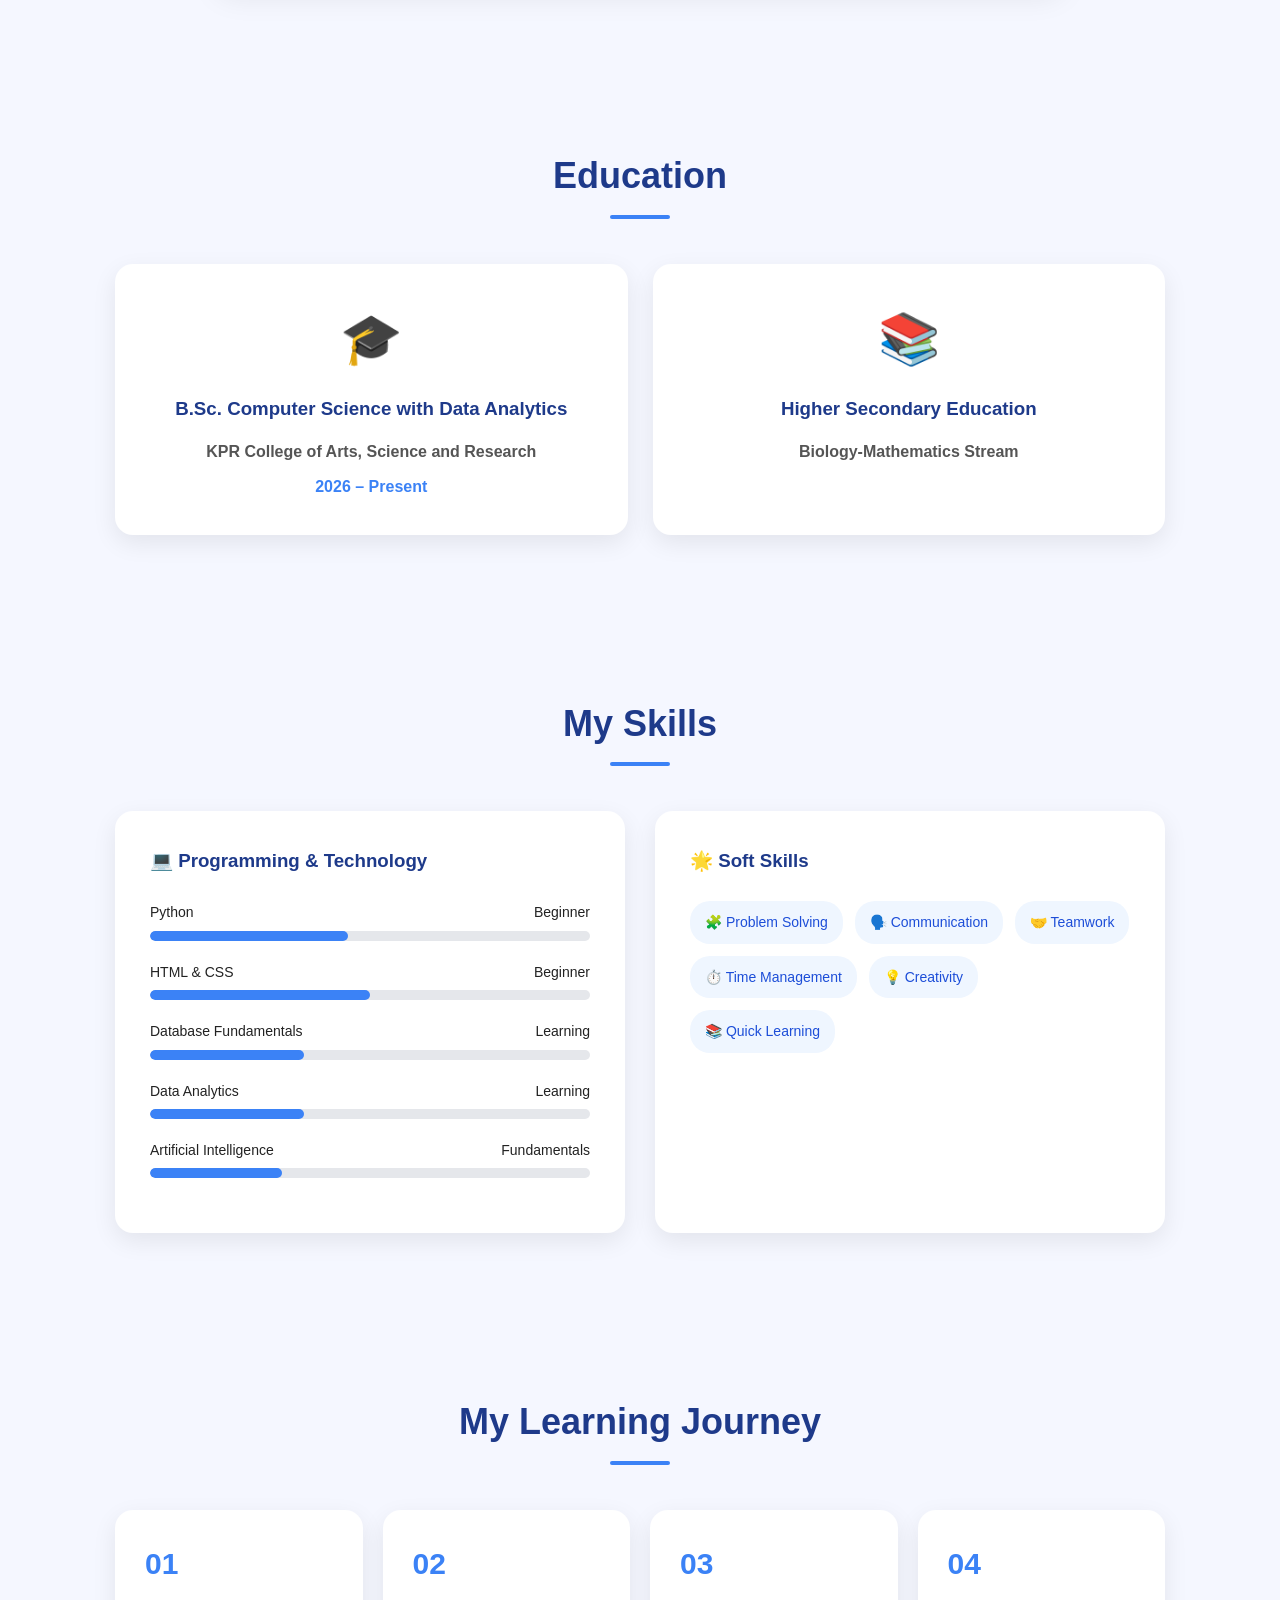
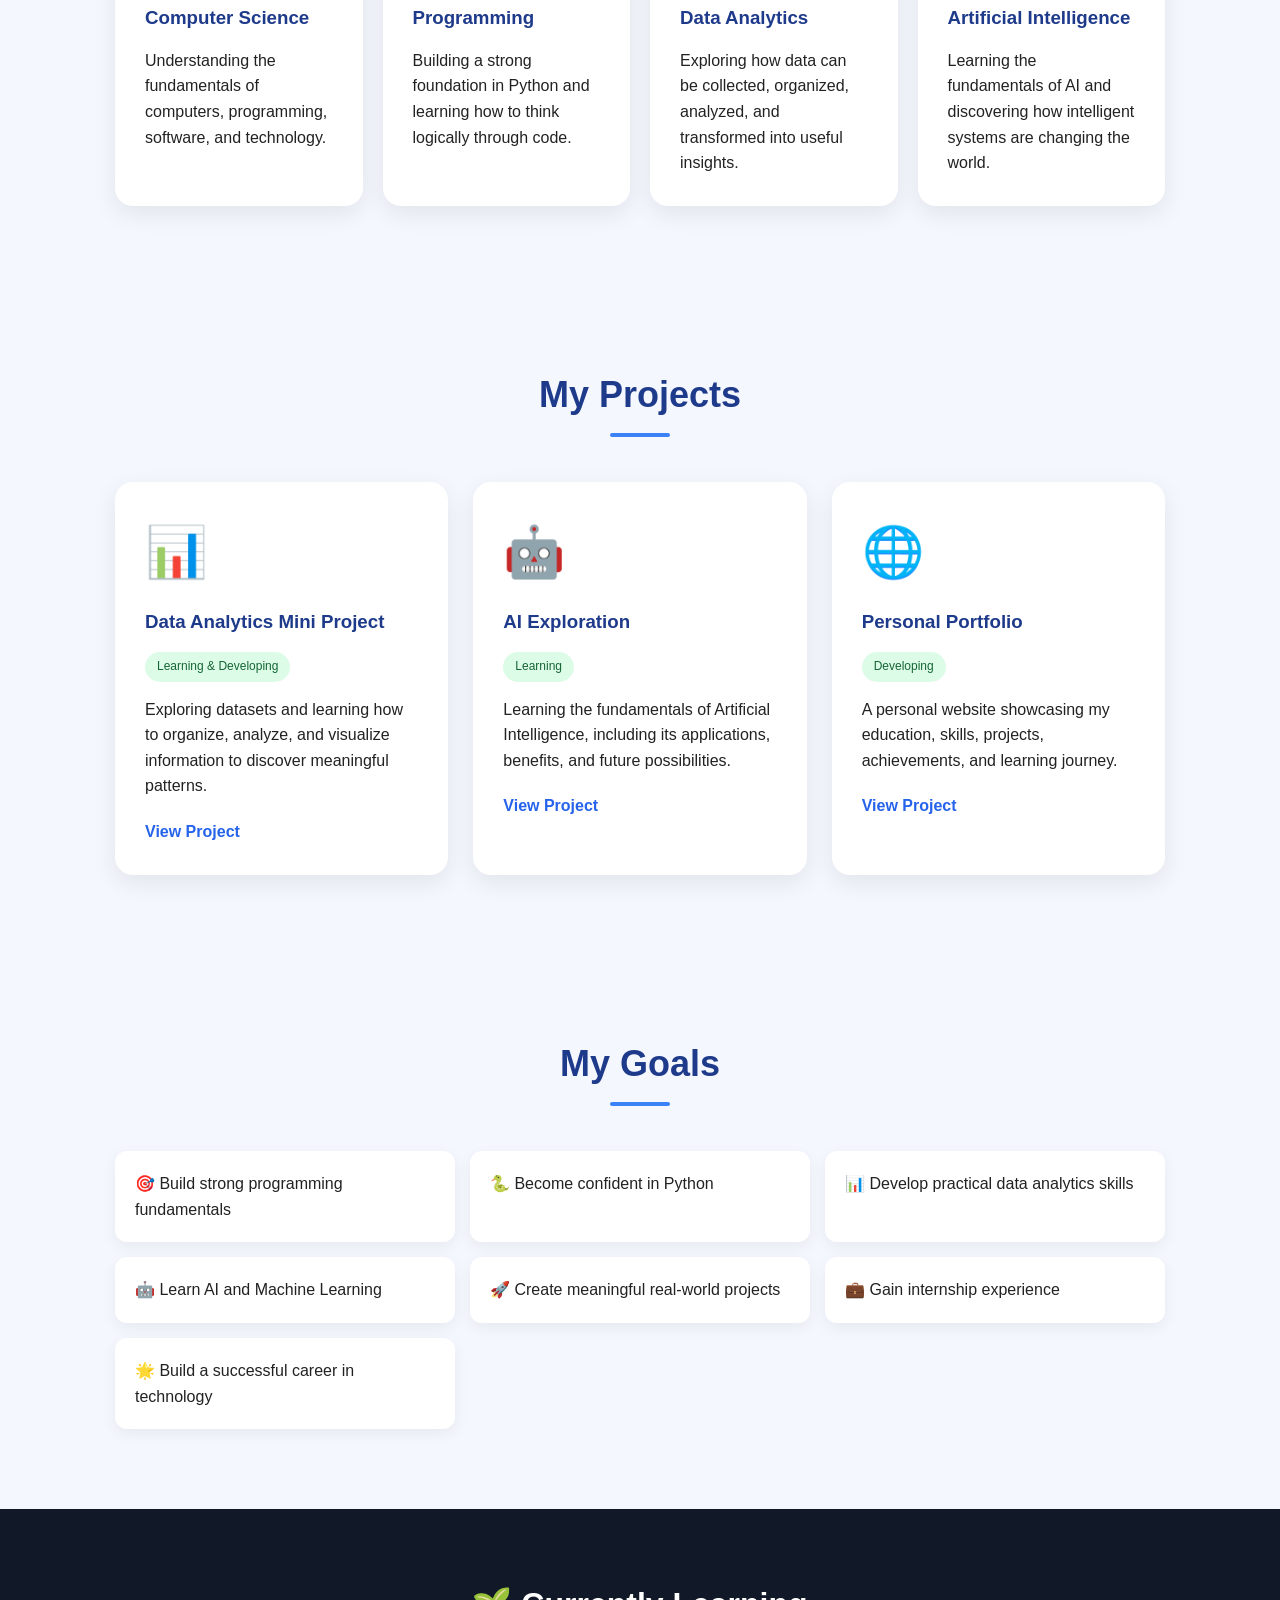
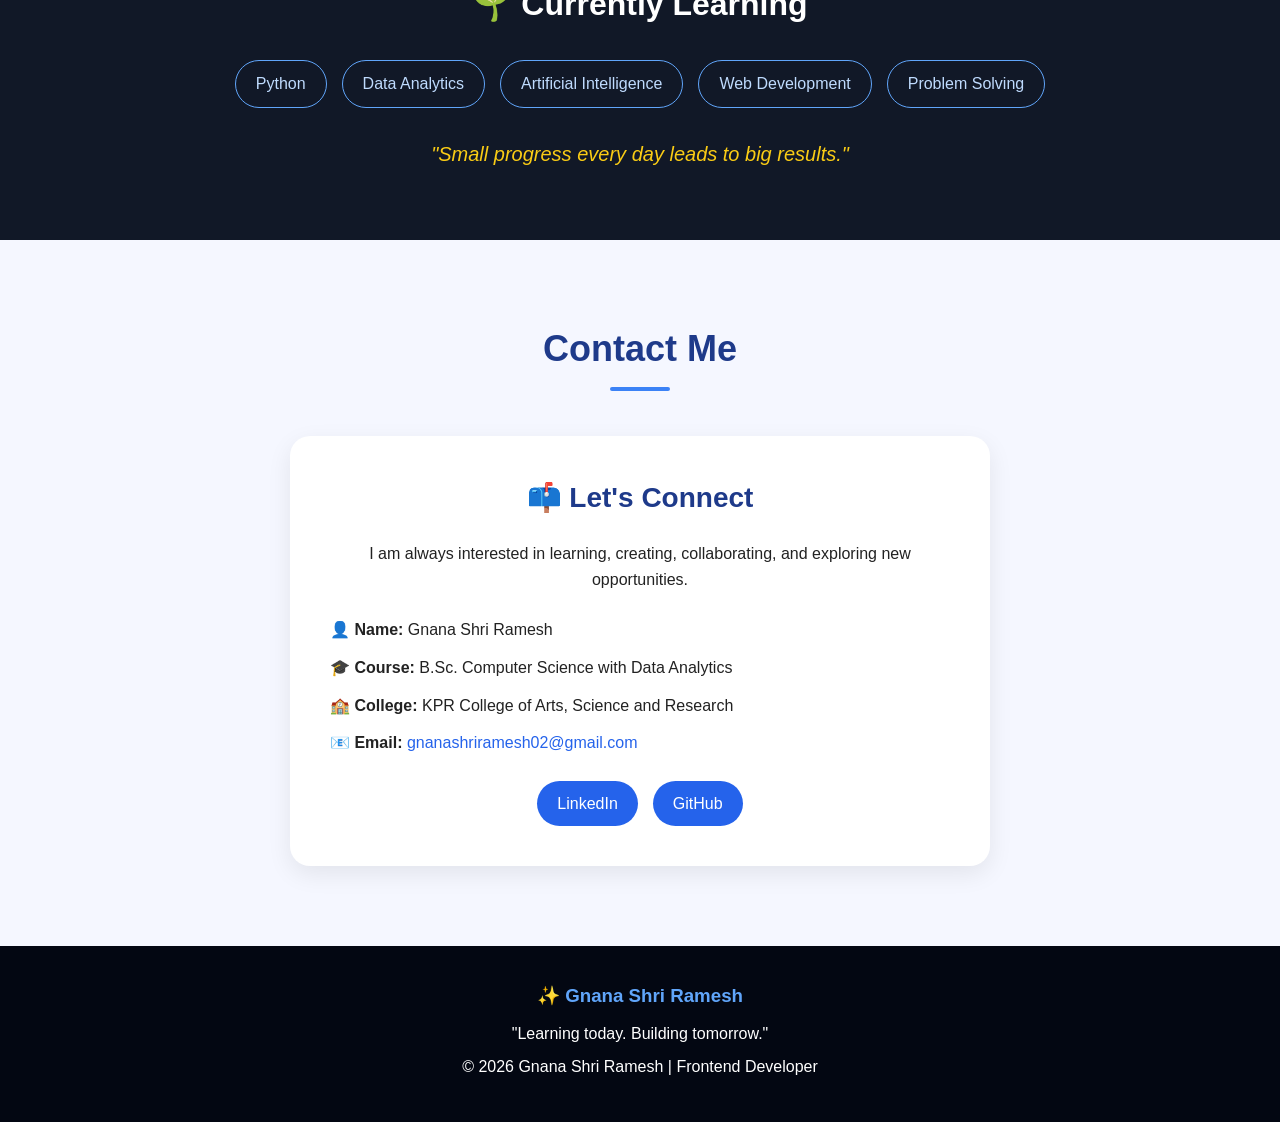
==== commit c90c80fc: "Updated index page" ====
--- a/index.html
+++ b/index.html
@@ -100,11 +100,8 @@
     <section id="projects" class="section">
         <h2 class="section-title">My Projects</h2>
         <div class="projects-container">
-<<<<<<< HEAD
+
             <div class="project-card"><div class="project-icon">📊</div><h3>Data Analytics Mini Project</h3><span class="status">Learning & Developing</span><p>Exploring datasets and learning how to organize, analyze, and visualize information to discover meaningful patterns.</p><a href="https://gnana-02.github.io/login-/" class="project-btn" target="_blank" rel="noopener noreferrer">View Project</a></div>
-=======
-            <div class="project-card"><div class="project-icon">📊</div><h3>Data Analytics Mini Project</h3><span class="status">Learning & Developing</span><p>Exploring datasets and learning how to organize, analyze, and visualize information to discover meaningful patterns.</p><a href="#" class="project-btn">View Project</a></div>
->>>>>>> 8cb5a3a236ca00ecb9ae05a23bbd59023a768f0b
             <div class="project-card"><div class="project-icon">🤖</div><h3>AI Exploration</h3><span class="status">Learning</span><p>Learning the fundamentals of Artificial Intelligence, including its applications, benefits, and future possibilities.</p><a href="#" class="project-btn">View Project</a></div>
             <div class="project-card"><div class="project-icon">🌐</div><h3>Personal Portfolio</h3><span class="status">Developing</span><p>A personal website showcasing my education, skills, projects, achievements, and learning journey.</p><a href="#" class="project-btn">View Project</a></div>
         </div>
